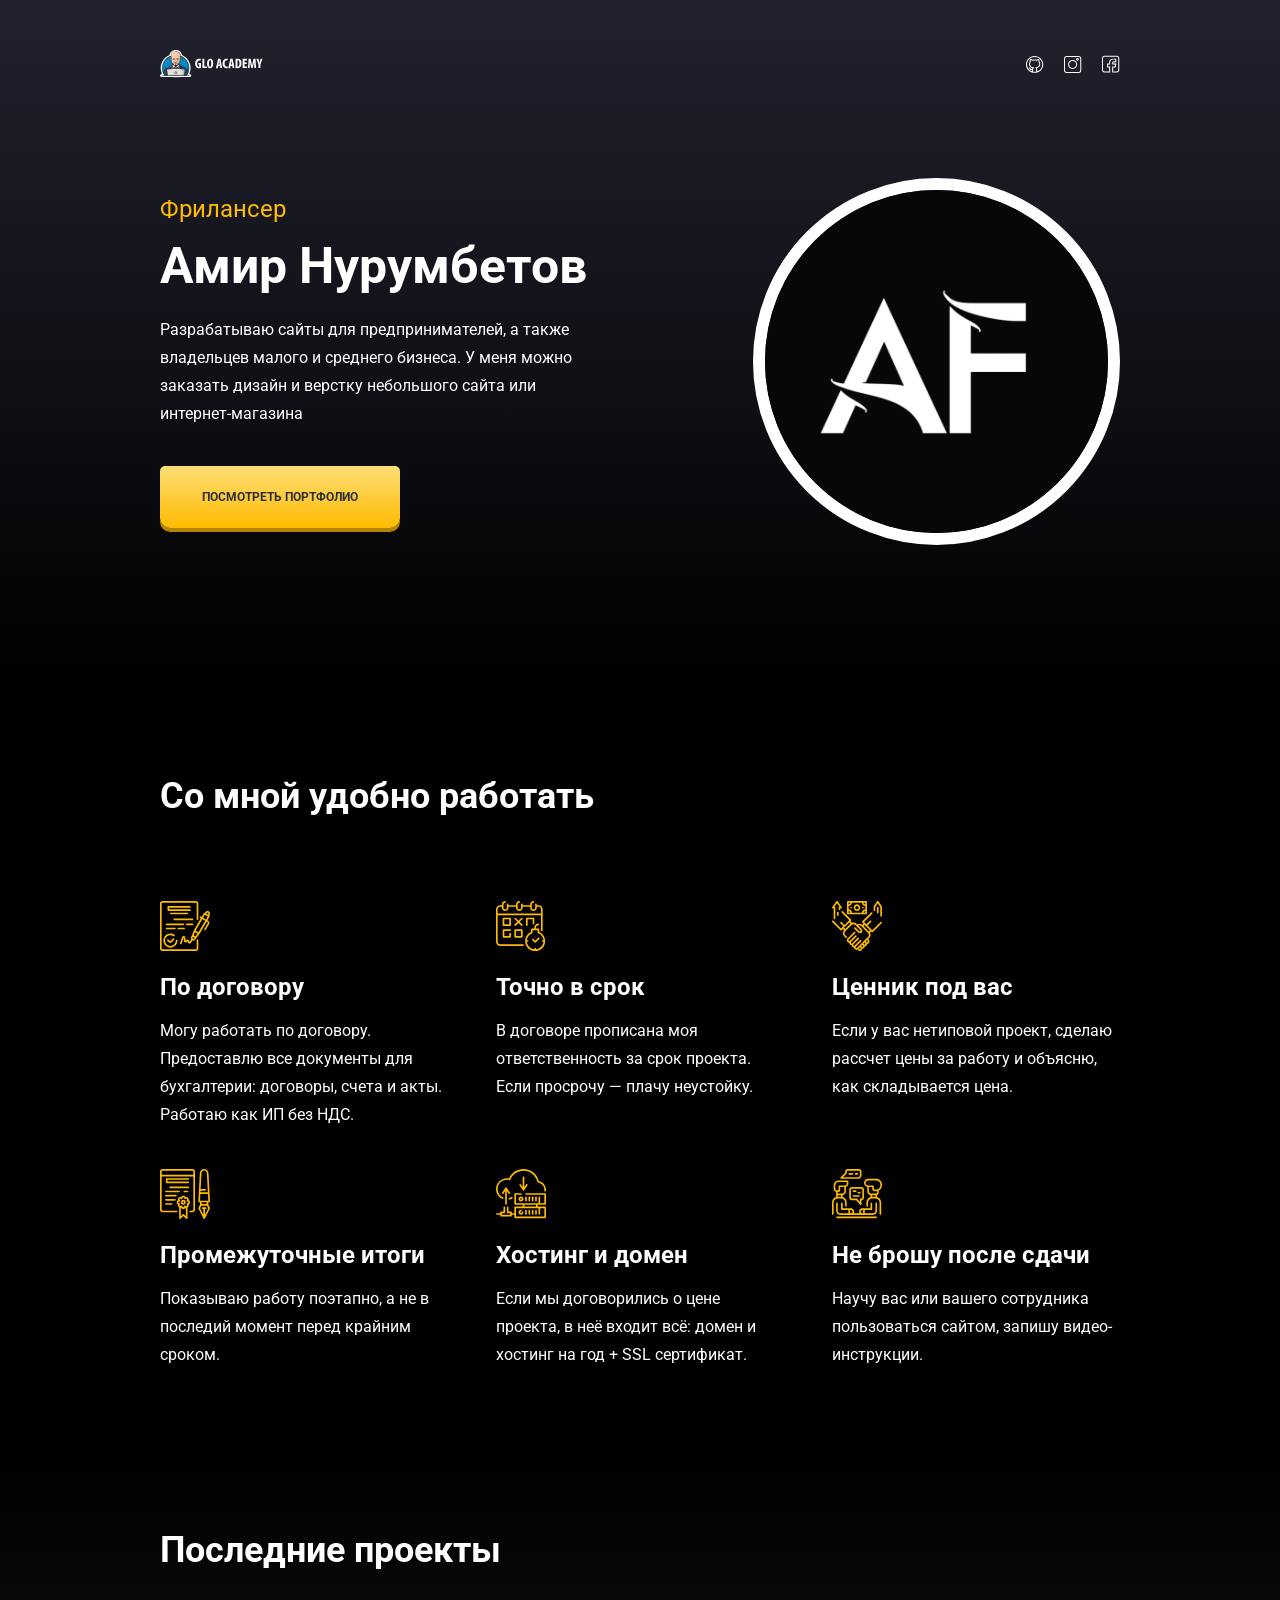
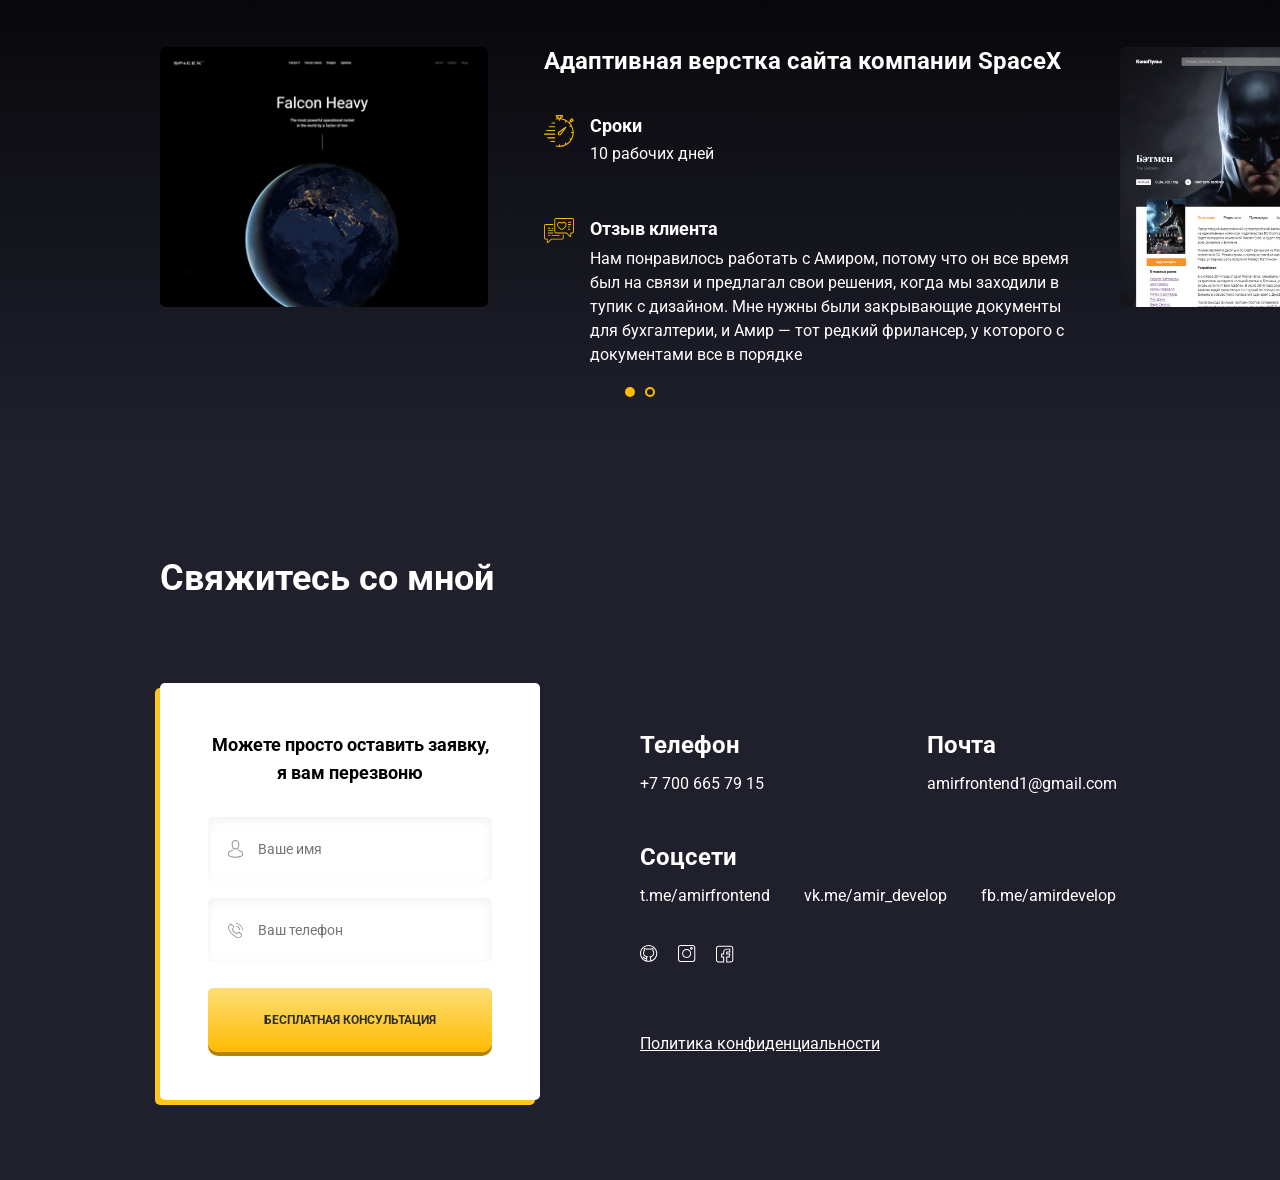
==== src/index.html @ 78e6fa95 "bugs fixed" ====
<!DOCTYPE html>
<html lang="ru">
  <head>
    <meta charset="UTF-8" />
    <meta name="viewport" content="width=device-width, initial-scale=1.0" />
    <link
      href="https://fonts.googleapis.com/css2?family=Roboto:wght@400;700&display=swap"
      rel="stylesheet"
    />
    <link
      rel="stylesheet"
      href="https://unpkg.com/swiper/swiper-bundle.min.css"
    />
    <link rel="stylesheet" href="css/animate.min.css" />
    <link rel="stylesheet" href="css/normalize.css" />
    <link rel="stylesheet" href="css/style.css" />
    <link rel="shortcut icon" href="img/favicon.ico" type="image/x-icon" />
    <title>Амир Нурумбетов - фрилансер, веб-разработчик</title>
  </head>
  <body>
    <header class="hero">
      <div class="container">
        <div class="hero__brand">
          <a href="#" class="hero__logo">
            <img src="img/hero/logo.svg" alt="Glo Academy" />
          </a>
          <div class="hero__social">
            <ul class="hero__list">
              <li class="hero__item">
                <a href="https://github.com/Vandon13" class="hero__link">
                  <img src="img/hero/github.svg" alt="GitHub"
                /></a>
              </li>
              <li class="hero__item">
                <a
                  href="https://www.instagram.com/vandon_13/"
                  class="hero__link"
                >
                  <img src="img/hero/instagram.svg" alt="Instagram"
                /></a>
              </li>
              <li class="hero__item">
                <a href="https://www.facebook.com/vandon13" class="hero__link">
                  <img src="img/hero/facebook.svg" alt="Facebook"
                /></a>
              </li>
            </ul>
          </div>
          <!-- /.hero__social -->
        </div>
        <!-- /.hero__brand -->
        <div class="hero-content">
          <div class="hero__text">
            <span
              class="hero__subtitle animate__animated animate__fadeInLeftBig"
              >Фрилансер</span
            >
            <h1 class="hero__title animate__animated animate__fadeInLeftBig">
              Амир Нурумбетов
            </h1>
            <p
              class="hero__descr animate__animated animate__fadeInLeftBig animate__delay-1s"
            >
              Разрабатываю сайты для предпринимателей, а также владельцев малого
              и среднего бизнеса. У меня можно заказать дизайн и верстку
              небольшого сайта или интернет-магазина
            </p>
            <button
              class="hero__button button animate__animated animate__fadeInUp animate__delay-1s"
            >
              Посмотреть портфолио
            </button>
          </div>
          <!-- /.hero__text -->
          <div
            class="hero__avatar animate__animated animate__zoomIn animate__delay-2s"
          >
            <img src="img\hero\avatar.png" alt="Vandon" class="hero__img" />
          </div>
          <!-- /.hero__avatar -->
        </div>
        <!-- /.hero-content -->
      </div>
      <!-- /.container -->
    </header>
    <main class="main">
      <section class="features section">
        <div class="container">
          <h2 class="features__title">
            Со мной удобно работать
          </h2>
          <div class="features__wrap">
            <div class="features-item">
              <img
                src="img\features\offer.svg"
                alt="По договору"
                class="features-item__icon"
              />
              <h3 class="features-item__title">По договору</h3>
              <p class="features-item__text">
                Могу работать по договору. Предоставлю все документы для
                бухгалтерии: договоры, счета и акты. Работаю как ИП без НДС.
              </p>
            </div>
            <div class="features-item">
              <img
                src="img\features\deadline.svg"
                alt="Точно в срок"
                class="features-item__icon"
              />
              <h3 class="features-item__title">Точно в срок</h3>
              <p class="features-item__text">
                В договоре прописана моя ответственность за срок проекта. Если
                просрочу — плачу неустойку.
              </p>
            </div>
            <div class="features-item">
              <img
                src="img\features\agreement.svg"
                alt="Ценник под вас"
                class="features-item__icon"
              />
              <h3 class="features-item__title">Ценник под вас</h3>
              <p class="features-item__text">
                Если у вас нетиповой проект, сделаю рассчет цены за работу и
                объясню, как складывается цена.
              </p>
            </div>
            <div class="features-item features-item_second">
              <img
                src="img\features\steps.svg"
                alt="Промежуточные итоги"
                class="features-item__icon"
              />
              <h3 class="features-item__title">Промежуточные итоги</h3>
              <p class="features-item__text">
                Показываю работу поэтапно, а не в последий момент перед крайним
                сроком.
              </p>
            </div>
            <div class="features-item features-item_second">
              <img
                src="img\features\storage.svg"
                alt="Хранилище"
                class="features-item__icon"
              />
              <h3 class="features-item__title">Хостинг и домен</h3>
              <p class="features-item__text">
                Если мы договорились о цене проекта, в неё входит всё: домен и
                хостинг на год + SSL сертификат.
              </p>
            </div>
            <div class="features-item features-item_second">
              <img
                src="img\features\conversation.svg"
                alt="Не брошу после сдачи"
                class="features-item__icon"
              />
              <h3 class="features-item__title">Не брошу после сдачи</h3>
              <p class="features-item__text">
                Научу вас или вашего сотрудника пользоваться сайтом, запишу
                видео-инструкции.
              </p>
            </div>
          </div>
        </div>
      </section>
      <section class="projects section">
        <div class="container">
          <h2 class="projects__title">Последние проекты</h2>
          <div class="swiper-container projects-slider">
            <!-- Additional required wrapper -->
            <div class="swiper-wrapper">
              <!-- Slides -->
              <div class="swiper-slide project-slide">
                <div class="project-image">
                  <a
                    href="https://vandon13.github.io/rocket/"
                    class="project__link"
                    target="_blank"
                    ><img
                      src="img\projects\spacex.png"
                      alt="Сайт компании SpaceX"
                      class="project-slide__img"
                  /></a>
                </div>
                <div class="project-text">
                  <h3 class="project-text__title">
                    Адаптивная верстка сайта компании SpaceX
                  </h3>
                  <div class="project-terms">
                    <img
                      src="img/projects/icons/time.svg"
                      alt="Сроки"
                      class="project-text__icon"
                    />
                    <div class="project-terms__descr">
                      <h4 class="project-terms__title">Сроки</h4>
                      <p class="project-terms__label">10 рабочих дней</p>
                    </div>
                  </div>
                  <!-- /.projects-terms -->
                  <div class="project-feedback">
                    <img
                      src="img/projects/icons/feedback.svg"
                      alt="Отзыв"
                      class="project-text__icon"
                    />
                    <div class="project-feedback__descr">
                      <h4 class="project-feedback__title">Отзыв клиента</h4>
                      <p class="project-feedback__descr">
                        Нам понравилось работать с Амиром, потому что он все
                        время был на связи и предлагал свои решения, когда мы
                        заходили в тупик с дизайном. Мне нужны были закрывающие
                        документы для бухгалтерии, и Амир — тот редкий
                        фрилансер, у которого с документами все в порядке
                      </p>
                    </div>
                  </div>
                  <!-- /.projects-feedback -->
                </div>
                <!-- /.projects-text -->
              </div>
              <div class="swiper-slide project-slide">
                <div class="project-image">
                  <a
                    href="https://vandon13.github.io/batman/src/"
                    class="project__link"
                    target="_blank"
                    ><img
                      src="img\projects\batman.jpg"
                      alt="Промо-сайт к фильму Бэтмен"
                      class="project-slide__img"
                  /></a>
                </div>
                <div class="project-text">
                  <h3 class="project-text__title">
                    Адаптивная верстка промо-сайта Бэтмен
                  </h3>
                  <div class="project-terms">
                    <img
                      src="img/projects/icons/time.svg"
                      alt="Сроки"
                      class="project-text__icon"
                    />
                    <div class="project-terms__descr">
                      <h4 class="project-terms__title">Сроки</h4>
                      <p class="project-terms__label">5 рабочих дней</p>
                    </div>
                  </div>
                  <!-- /.projects-terms -->
                  <div class="project-feedback">
                    <img
                      src="img/projects/icons/feedback.svg"
                      alt="Отзыв"
                      class="project-text__icon"
                    />
                    <div class="project-feedback__descr">
                      <h4 class="project-feedback__title">Отзыв клиента</h4>
                      <p class="project-feedback__descr">
                        Мне понравилось работать с Амиром, потому что он все
                        время был на связи и предлагал свои решения, когда мы
                        заходили в тупик с дизайном. Мне нужны были закрывающие
                        документы для бухгалтерии, и Амир — тот редкий
                        фрилансер, у которого с документами все в порядке
                      </p>
                    </div>
                  </div>
                  <!-- /.projects-feedback -->
                </div>
                <!-- /.projects-text -->
              </div>
            </div>
            <div class="projects-pagination"></div>
          </div>
        </div>
      </section>
    </main>
    <footer class="footer">
      <div class="container">
        <h2 class="footer__title">
          Свяжитесь со мной
        </h2>
        <div class="footer__wrap">
          <form action="#" class="footer-form">
            <h4 class="footer-form__title">
              Можете просто оставить заявку, я вам перезвоню
            </h4>
            <input
              type="text"
              placeholder="Ваше имя"
              class="footer-form__input_name footer-form__input"
            />
            <input
              type="tel"
              placeholder="Ваш телефон"
              class="footer-form__input_tel footer-form__input"
            />
            <button class="footer-form__button button">
              Бесплатная консультация
            </button>
          </form>
          <div class="footer-social">
            <div class="footer-social__data">
              <div class="footer-social__phone">
                <h4 class="footer-social__title">Телефон</h4>
                <a href="tel:+77006657915">+7 700 665 79 15</a>
              </div>
              <!-- /.footer-social__phone -->
              <div class="footer-social__mail">
                <h4 class="footer-social__title">Почта</h4>
                <a href="mailto:amirfrontend1@gmail.com"
                  >amirfrontend1@gmail.com</a
                >
              </div>
              <!-- /.footer-social__email -->
              <div class="footer-social__media">
                <h4 class="footer-social__title">Соцсети</h4>
                <a
                  href="https://t.me/amirfrontend"
                  class="footer-social__medialink"
                  >t.me/amirfrontend</a
                >
                <a
                  href="https://vk.me/amir_develop"
                  class="footer-social__medialink"
                  >vk.me/amir_develop</a
                >
                <a
                  href="https://fb.me/amirdevelop"
                  class="footer-social__medialink"
                  >fb.me/amirdevelop</a
                >
              </div>
              <!-- /.footer-social__media -->
            </div>
            <!-- /.footer-social__data -->
            <div class="footer-social__links">
              <ul class="footer-social__list">
                <li class="footer-social__item">
                  <a
                    href="https://github.com/Vandon13"
                    class="footer-social__link"
                  >
                    <img src="img/hero/github.svg" alt="GitHub"
                  /></a>
                </li>
                <li class="footer-social__item">
                  <a
                    href="https://www.instagram.com/vandon_13/"
                    class="footer-social__link"
                  >
                    <img src="img/hero/instagram.svg" alt="Instagram"
                  /></a>
                </li>
                <li class="footer-social__item">
                  <a
                    href="https://www.facebook.com/vandon13"
                    class="footer-social__link"
                  >
                    <img src="img/hero/facebook.svg" alt="Facebook"
                  /></a>
                </li>
              </ul>
            </div>
            <a href="#" class="footer-social__policy"
              >Политика конфиденциальности</a
            >
            <!-- /.footer-social__links -->
          </div>
          <!-- /.footer__social -->
        </div>
        <!-- /.footer__wrap -->
      </div>
      <!-- /.container -->
    </footer>
    <script src="https://unpkg.com/swiper/swiper-bundle.min.js"></script>
    <script src="js\main.js"></script>
  </body>
</html>
---- src/css/style.css ----
.container{margin:0 auto;max-width:960px}body{font-family:'Roboto', sans-serif;background-color:#20202D;color:#fff}.button{font-style:normal;font-weight:bold;font-size:12px;line-height:14px;text-transform:uppercase;color:#2E2E30;background:-webkit-gradient(linear, left top, left bottom, from(#FDDE76), to(#FFBB01));background:linear-gradient(180deg, #FDDE76 0%, #FFBB01 100%);-webkit-box-shadow:0px 4px 0px #B68500;box-shadow:0px 4px 0px #B68500;border-radius:5px 5px 10px 10px}.section,.footer{padding:80px 0}.hero{padding-top:50px;padding-bottom:150px;background:linear-gradient(0.01deg, #000 .01%, rgba(0,0,0,0) 95.44%)}.hero__brand{margin-bottom:100px;display:-webkit-box;display:-ms-flexbox;display:flex;-webkit-box-align:center;-ms-flex-align:center;align-items:center;-webkit-box-pack:justify;-ms-flex-pack:justify;justify-content:space-between}.hero__list{display:-webkit-box;display:-ms-flexbox;display:flex;-webkit-box-align:center;-ms-flex-align:center;align-items:center}.hero__item:not(:last-child){margin-right:20px}.hero-content{display:-webkit-box;display:-ms-flexbox;display:flex;-webkit-box-pack:justify;-ms-flex-pack:justify;justify-content:space-between;-webkit-box-align:center;-ms-flex-align:center;align-items:center}.hero__subtitle{margin-bottom:14px;display:block;font-style:normal;font-weight:normal;font-size:24px;line-height:28px;color:#FFBB01}.hero__title{margin-bottom:20px;font-size:50px;font-weight:bold;font-style:normal;line-height:59px;color:#fff}.hero__descr{margin-bottom:38px;max-width:420px;font-style:normal;font-weight:normal;font-size:16px;line-height:28px}.hero__button{padding:24px 42px}.hero__img{border:12px solid #fff;border-radius:50%;max-width:367px;height:367px}.features{background-color:#000000}.features__title{margin-bottom:84px;font-size:36px;font-weight:bold;font-style:normal;line-height:42px;color:#fff}.features__wrap{display:-webkit-box;display:-ms-flexbox;display:flex;-webkit-box-pack:justify;-ms-flex-pack:justify;justify-content:space-between;-ms-flex-wrap:wrap;flex-wrap:wrap}.features-item{margin-bottom:40px;-webkit-box-flex:0;-ms-flex:0 1 30%;flex:0 1 30%}.features-item_second{margin-bottom:0}.features-item__title{margin-bottom:16px;font-size:24px;font-weight:bold;font-style:normal;line-height:28px;color:#fff}.features-item__text{font-style:normal;font-weight:normal;font-size:16px;line-height:28px}.features-item__icon{margin-bottom:22px;max-width:50px}.footer__title{margin-bottom:84px;font-size:36px;font-weight:bold;font-style:normal;line-height:42px;color:#fff}.footer__wrap{display:-webkit-box;display:-ms-flexbox;display:flex;-webkit-box-align:center;-ms-flex-align:center;align-items:center;-webkit-box-pack:justify;-ms-flex-pack:justify;justify-content:space-between}.footer-form{padding:48px;border-radius:5px;max-width:380px;background:#FFFFFF;-webkit-box-shadow:-5px 5px 0px #FFC41D;box-shadow:-5px 5px 0px #FFC41D}.footer-form__title{margin-bottom:30px;font-style:normal;font-weight:bold;font-size:18px;line-height:28px;color:#000000;text-align:center}.footer-form__input{padding:18px 50px;width:100%;font-style:normal;font-weight:normal;font-size:14px;line-height:28px;border-radius:5px;color:#949494;background:#F8F8F8;-webkit-box-shadow:inset 0px 3px 10px rgba(199,199,199,0.25);box-shadow:inset 0px 3px 10px rgba(199,199,199,0.25)}.footer-form__input_name{margin-bottom:17px;background:url(../img/footer/user.svg) center left 20px no-repeat}.footer-form__input_tel{margin-bottom:26px;background:url(../img/footer/phone.svg) center left 20px no-repeat}.footer-form__button{padding:25px 52px;width:100%}.footer-social{-ms-flex-preferred-size:50%;flex-basis:50%}.footer-social__links{margin-bottom:70px}.footer-social__list{display:-webkit-box;display:-ms-flexbox;display:flex;-webkit-box-align:center;-ms-flex-align:center;align-items:center}.footer-social__item:not(:last-child){margin-right:20px}.footer-social__data{display:-webkit-box;display:-ms-flexbox;display:flex;-ms-flex-wrap:wrap;flex-wrap:wrap;margin-bottom:40px}.footer-social__phone,.footer-social__mail{-ms-flex-preferred-size:50%;flex-basis:50%;margin-bottom:50px}.footer-social__mail{padding-left:47px}.footer-social__media{-ms-flex-preferred-size:100%;flex-basis:100%}.footer-social__title{margin-bottom:15px;font-size:24px;font-weight:bold;font-style:normal;line-height:28px;color:#fff}.footer-social__medialink:not(:last-child){margin-right:31px;font-style:normal;font-weight:normal;font-size:16px;line-height:19px;color:#fff}.footer-social a{font-style:normal;font-weight:normal;font-size:16px;line-height:19px;color:#fff}.footer-social__medialink:hover{text-decoration:underline}.footer-social__policy{font-style:normal;font-weight:normal;font-size:15px;line-height:18px;-webkit-text-decoration-line:underline;text-decoration-line:underline}.projects{background:-webkit-gradient(linear, left top, left bottom, from(#000), color-stop(95.44%, rgba(0,0,0,0)));background:linear-gradient(180deg, #000 0%, rgba(0,0,0,0) 95.44%)}.projects__title{margin-bottom:76px;font-size:36px;font-weight:bold;font-style:normal;line-height:42px;color:#fff}.projects-pagination{display:-webkit-box;display:-ms-flexbox;display:flex;-webkit-box-align:center;-ms-flex-align:center;align-items:center;-webkit-box-pack:center;-ms-flex-pack:center;justify-content:center;margin-top:20px}.projects-bullet{display:inline-block;border:2px solid #FFBB01;border-radius:50%;width:10px;height:10px;margin-left:5px;margin-right:5px;cursor:pointer}.projects-bullet_active{background-color:#FFBB01}.project-slide{display:-webkit-box;display:-ms-flexbox;display:flex;-webkit-box-align:start;-ms-flex-align:start;align-items:flex-start;-webkit-box-pack:justify;-ms-flex-pack:justify;justify-content:space-between}.project-slide__img{max-height:260px;margin-bottom:33px;border-radius:6px}.project-terms,.project-feedback{display:-webkit-box;display:-ms-flexbox;display:flex;-webkit-box-align:start;-ms-flex-align:start;align-items:flex-start}.project-terms{margin-bottom:55px}.project-text{-ms-flex-preferred-size:60%;flex-basis:60%;display:-webkit-box;display:-ms-flexbox;display:flex;-ms-flex-wrap:wrap;flex-wrap:wrap}.project-text__title{margin-bottom:40px;-ms-flex-preferred-size:100%;flex-basis:100%;font-size:24px;font-weight:bold;font-style:normal;line-height:28px;color:#fff}.project-text__icon{margin-right:16px}.project-terms__title,.project-feedback__title{margin-bottom:8px;font-size:18px;font-weight:bold;font-style:normal;line-height:21px;color:#fff}.project-terms__label{font-style:normal;font-weight:normal;font-size:16px;line-height:19px}.project-feedback__descr{max-width:480px;font-style:normal;font-weight:normal;font-size:16px;line-height:150%}
/*# sourceMappingURL=style.css.map */
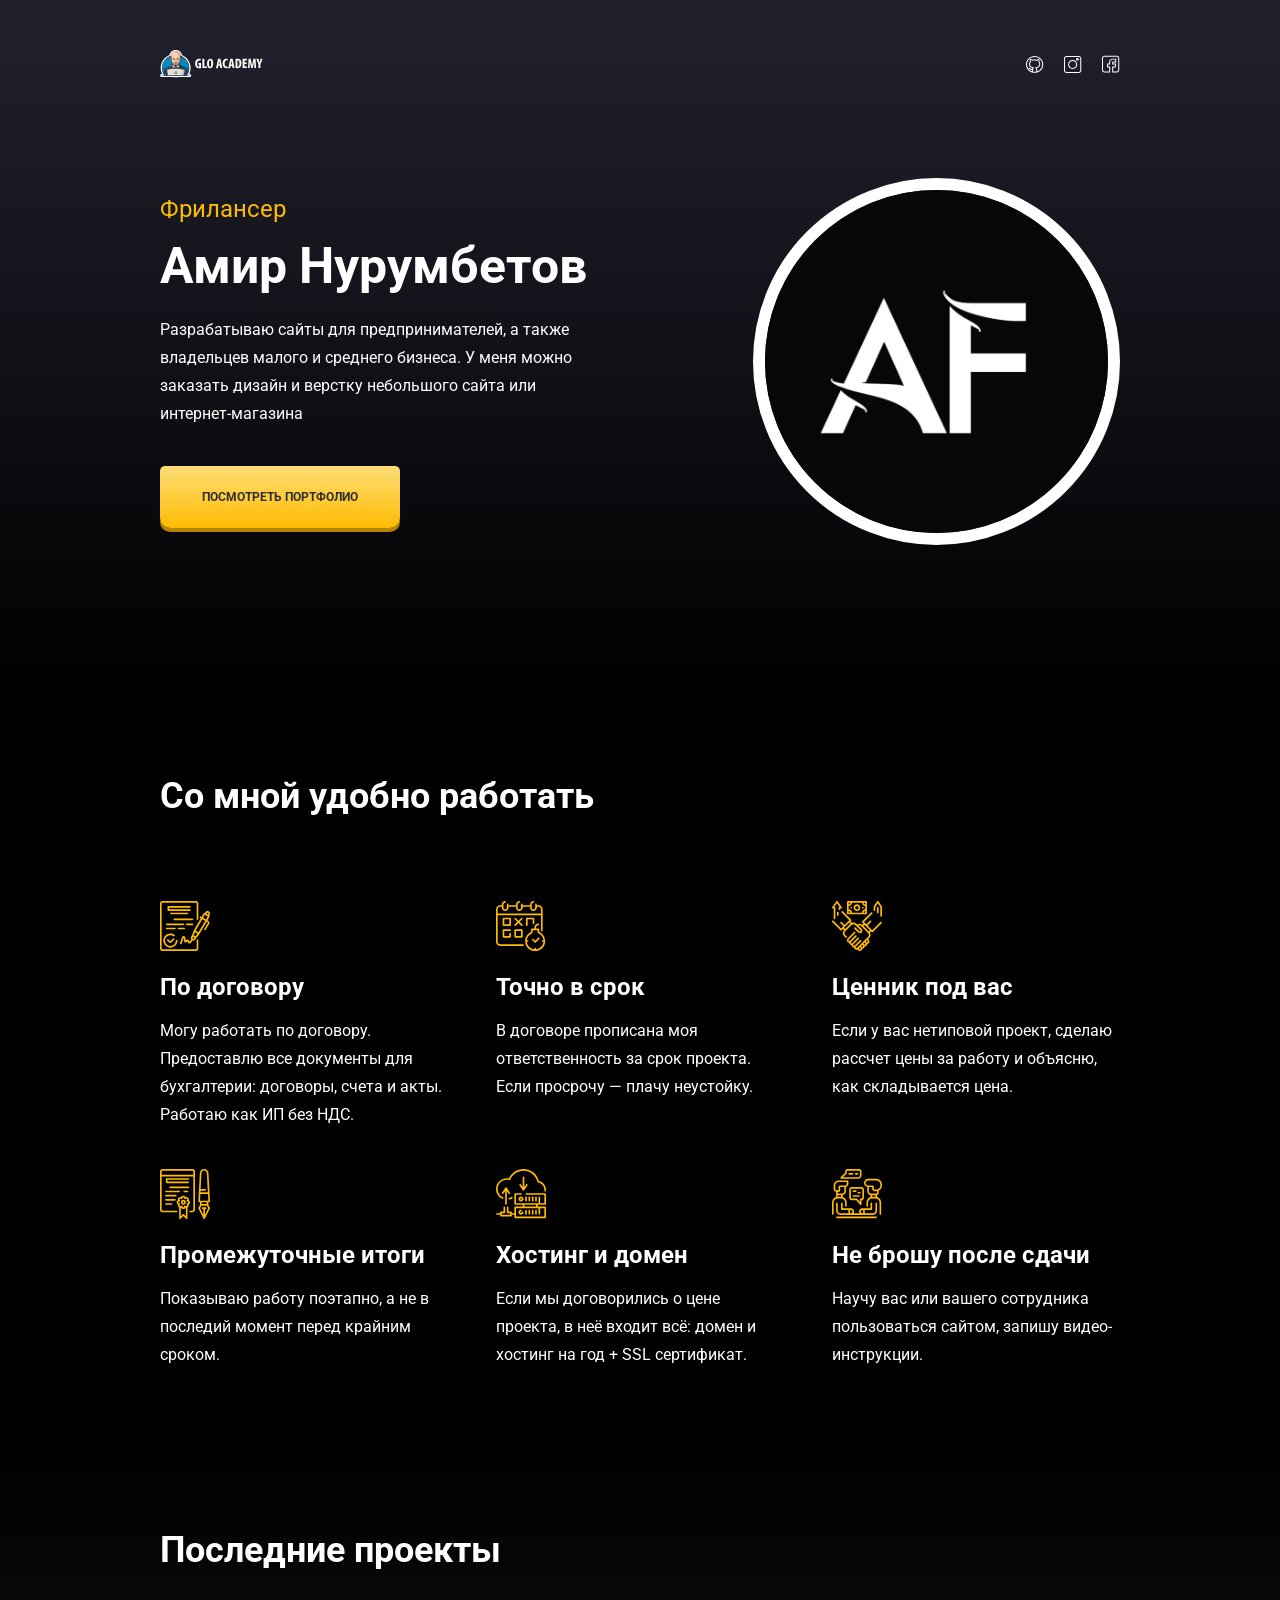
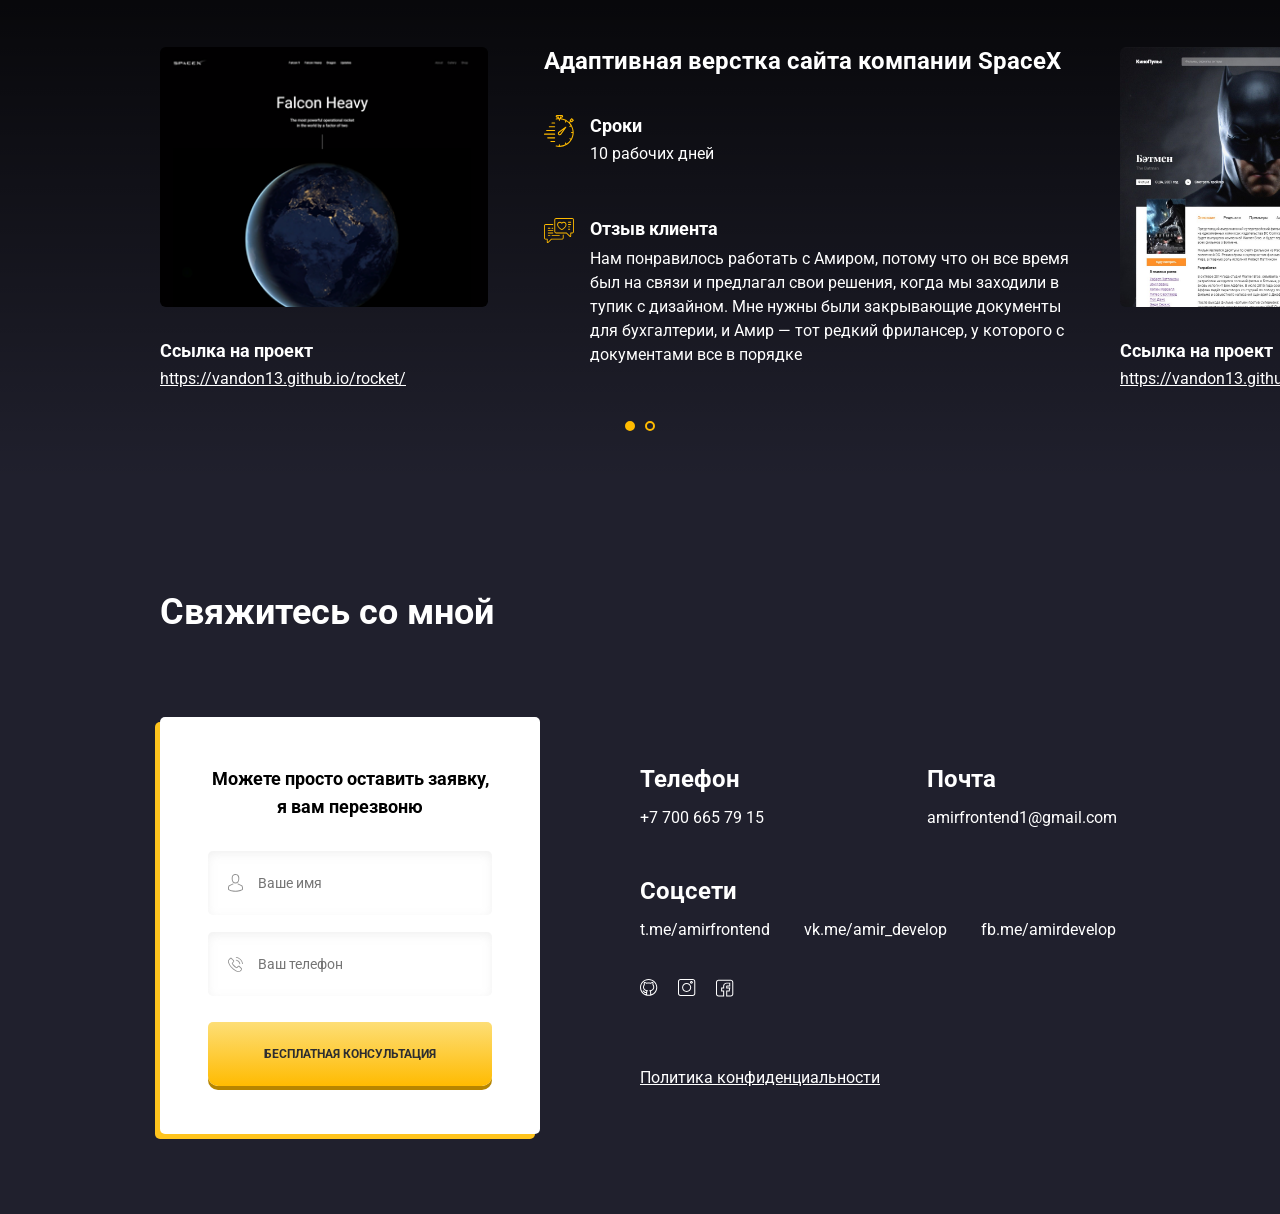
==== commit 06adc36c: "bugs fixed" ====
--- a/src/index.html
+++ b/src/index.html
@@ -183,6 +183,12 @@
                       alt="Сайт компании SpaceX"
                       class="project-slide__img"
                   /></a>
+                  <div class="project-link">
+                    <h4 class="project-link__title">Ссылка на проект</h4>
+                    <a href="https://vandon13.github.io/rocket/" target="_blank"
+                      >https://vandon13.github.io/rocket/</a
+                    >
+                  </div>
                 </div>
                 <div class="project-text">
                   <h3 class="project-text__title">
@@ -232,6 +238,14 @@
                       alt="Промо-сайт к фильму Бэтмен"
                       class="project-slide__img"
                   /></a>
+                  <div class="project-link">
+                    <h4 class="project-link__title">Ссылка на проект</h4>
+                    <a
+                      href="https://vandon13.github.io/batman/src/"
+                      target="_blank"
+                      >https://vandon13.github.io/batman/src/</a
+                    >
+                  </div>
                 </div>
                 <div class="project-text">
                   <h3 class="project-text__title">
--- a/src/css/style.css
+++ b/src/css/style.css
@@ -1,2 +1,2 @@
-.container{margin:0 auto;max-width:960px}body{font-family:'Roboto', sans-serif;background-color:#20202D;color:#fff}.button{font-style:normal;font-weight:bold;font-size:12px;line-height:14px;text-transform:uppercase;color:#2E2E30;background:-webkit-gradient(linear, left top, left bottom, from(#FDDE76), to(#FFBB01));background:linear-gradient(180deg, #FDDE76 0%, #FFBB01 100%);-webkit-box-shadow:0px 4px 0px #B68500;box-shadow:0px 4px 0px #B68500;border-radius:5px 5px 10px 10px}.section,.footer{padding:80px 0}.hero{padding-top:50px;padding-bottom:150px;background:linear-gradient(0.01deg, #000 .01%, rgba(0,0,0,0) 95.44%)}.hero__brand{margin-bottom:100px;display:-webkit-box;display:-ms-flexbox;display:flex;-webkit-box-align:center;-ms-flex-align:center;align-items:center;-webkit-box-pack:justify;-ms-flex-pack:justify;justify-content:space-between}.hero__list{display:-webkit-box;display:-ms-flexbox;display:flex;-webkit-box-align:center;-ms-flex-align:center;align-items:center}.hero__item:not(:last-child){margin-right:20px}.hero-content{display:-webkit-box;display:-ms-flexbox;display:flex;-webkit-box-pack:justify;-ms-flex-pack:justify;justify-content:space-between;-webkit-box-align:center;-ms-flex-align:center;align-items:center}.hero__subtitle{margin-bottom:14px;display:block;font-style:normal;font-weight:normal;font-size:24px;line-height:28px;color:#FFBB01}.hero__title{margin-bottom:20px;font-size:50px;font-weight:bold;font-style:normal;line-height:59px;color:#fff}.hero__descr{margin-bottom:38px;max-width:420px;font-style:normal;font-weight:normal;font-size:16px;line-height:28px}.hero__button{padding:24px 42px}.hero__img{border:12px solid #fff;border-radius:50%;max-width:367px;height:367px}.features{background-color:#000000}.features__title{margin-bottom:84px;font-size:36px;font-weight:bold;font-style:normal;line-height:42px;color:#fff}.features__wrap{display:-webkit-box;display:-ms-flexbox;display:flex;-webkit-box-pack:justify;-ms-flex-pack:justify;justify-content:space-between;-ms-flex-wrap:wrap;flex-wrap:wrap}.features-item{margin-bottom:40px;-webkit-box-flex:0;-ms-flex:0 1 30%;flex:0 1 30%}.features-item_second{margin-bottom:0}.features-item__title{margin-bottom:16px;font-size:24px;font-weight:bold;font-style:normal;line-height:28px;color:#fff}.features-item__text{font-style:normal;font-weight:normal;font-size:16px;line-height:28px}.features-item__icon{margin-bottom:22px;max-width:50px}.footer__title{margin-bottom:84px;font-size:36px;font-weight:bold;font-style:normal;line-height:42px;color:#fff}.footer__wrap{display:-webkit-box;display:-ms-flexbox;display:flex;-webkit-box-align:center;-ms-flex-align:center;align-items:center;-webkit-box-pack:justify;-ms-flex-pack:justify;justify-content:space-between}.footer-form{padding:48px;border-radius:5px;max-width:380px;background:#FFFFFF;-webkit-box-shadow:-5px 5px 0px #FFC41D;box-shadow:-5px 5px 0px #FFC41D}.footer-form__title{margin-bottom:30px;font-style:normal;font-weight:bold;font-size:18px;line-height:28px;color:#000000;text-align:center}.footer-form__input{padding:18px 50px;width:100%;font-style:normal;font-weight:normal;font-size:14px;line-height:28px;border-radius:5px;color:#949494;background:#F8F8F8;-webkit-box-shadow:inset 0px 3px 10px rgba(199,199,199,0.25);box-shadow:inset 0px 3px 10px rgba(199,199,199,0.25)}.footer-form__input_name{margin-bottom:17px;background:url(../img/footer/user.svg) center left 20px no-repeat}.footer-form__input_tel{margin-bottom:26px;background:url(../img/footer/phone.svg) center left 20px no-repeat}.footer-form__button{padding:25px 52px;width:100%}.footer-social{-ms-flex-preferred-size:50%;flex-basis:50%}.footer-social__links{margin-bottom:70px}.footer-social__list{display:-webkit-box;display:-ms-flexbox;display:flex;-webkit-box-align:center;-ms-flex-align:center;align-items:center}.footer-social__item:not(:last-child){margin-right:20px}.footer-social__data{display:-webkit-box;display:-ms-flexbox;display:flex;-ms-flex-wrap:wrap;flex-wrap:wrap;margin-bottom:40px}.footer-social__phone,.footer-social__mail{-ms-flex-preferred-size:50%;flex-basis:50%;margin-bottom:50px}.footer-social__mail{padding-left:47px}.footer-social__media{-ms-flex-preferred-size:100%;flex-basis:100%}.footer-social__title{margin-bottom:15px;font-size:24px;font-weight:bold;font-style:normal;line-height:28px;color:#fff}.footer-social__medialink:not(:last-child){margin-right:31px;font-style:normal;font-weight:normal;font-size:16px;line-height:19px;color:#fff}.footer-social a{font-style:normal;font-weight:normal;font-size:16px;line-height:19px;color:#fff}.footer-social__medialink:hover{text-decoration:underline}.footer-social__policy{font-style:normal;font-weight:normal;font-size:15px;line-height:18px;-webkit-text-decoration-line:underline;text-decoration-line:underline}.projects{background:-webkit-gradient(linear, left top, left bottom, from(#000), color-stop(95.44%, rgba(0,0,0,0)));background:linear-gradient(180deg, #000 0%, rgba(0,0,0,0) 95.44%)}.projects__title{margin-bottom:76px;font-size:36px;font-weight:bold;font-style:normal;line-height:42px;color:#fff}.projects-pagination{display:-webkit-box;display:-ms-flexbox;display:flex;-webkit-box-align:center;-ms-flex-align:center;align-items:center;-webkit-box-pack:center;-ms-flex-pack:center;justify-content:center;margin-top:20px}.projects-bullet{display:inline-block;border:2px solid #FFBB01;border-radius:50%;width:10px;height:10px;margin-left:5px;margin-right:5px;cursor:pointer}.projects-bullet_active{background-color:#FFBB01}.project-slide{display:-webkit-box;display:-ms-flexbox;display:flex;-webkit-box-align:start;-ms-flex-align:start;align-items:flex-start;-webkit-box-pack:justify;-ms-flex-pack:justify;justify-content:space-between}.project-slide__img{max-height:260px;margin-bottom:33px;border-radius:6px}.project-terms,.project-feedback{display:-webkit-box;display:-ms-flexbox;display:flex;-webkit-box-align:start;-ms-flex-align:start;align-items:flex-start}.project-terms{margin-bottom:55px}.project-text{-ms-flex-preferred-size:60%;flex-basis:60%;display:-webkit-box;display:-ms-flexbox;display:flex;-ms-flex-wrap:wrap;flex-wrap:wrap}.project-text__title{margin-bottom:40px;-ms-flex-preferred-size:100%;flex-basis:100%;font-size:24px;font-weight:bold;font-style:normal;line-height:28px;color:#fff}.project-text__icon{margin-right:16px}.project-terms__title,.project-feedback__title{margin-bottom:8px;font-size:18px;font-weight:bold;font-style:normal;line-height:21px;color:#fff}.project-terms__label{font-style:normal;font-weight:normal;font-size:16px;line-height:19px}.project-feedback__descr{max-width:480px;font-style:normal;font-weight:normal;font-size:16px;line-height:150%}
+.container{margin:0 auto;max-width:960px}body{font-family:'Roboto', sans-serif;background-color:#20202D;color:#fff}.button{font-style:normal;font-weight:bold;font-size:12px;line-height:14px;text-transform:uppercase;color:#2E2E30;background:-webkit-gradient(linear, left top, left bottom, from(#FDDE76), to(#FFBB01));background:linear-gradient(180deg, #FDDE76 0%, #FFBB01 100%);-webkit-box-shadow:0px 4px 0px #B68500;box-shadow:0px 4px 0px #B68500;border-radius:5px 5px 10px 10px}.section,.footer{padding:80px 0}.hero{padding-top:50px;padding-bottom:150px;background:linear-gradient(0.01deg, #000 .01%, rgba(0,0,0,0) 95.44%)}.hero__brand{margin-bottom:100px;display:-webkit-box;display:-ms-flexbox;display:flex;-webkit-box-align:center;-ms-flex-align:center;align-items:center;-webkit-box-pack:justify;-ms-flex-pack:justify;justify-content:space-between}.hero__list{display:-webkit-box;display:-ms-flexbox;display:flex;-webkit-box-align:center;-ms-flex-align:center;align-items:center}.hero__item:not(:last-child){margin-right:20px}.hero-content{display:-webkit-box;display:-ms-flexbox;display:flex;-webkit-box-pack:justify;-ms-flex-pack:justify;justify-content:space-between;-webkit-box-align:center;-ms-flex-align:center;align-items:center}.hero__subtitle{margin-bottom:14px;display:block;font-style:normal;font-weight:normal;font-size:24px;line-height:28px;color:#FFBB01}.hero__title{margin-bottom:20px;font-size:50px;font-weight:bold;font-style:normal;line-height:59px;color:#fff}.hero__descr{margin-bottom:38px;max-width:420px;font-style:normal;font-weight:normal;font-size:16px;line-height:28px}.hero__button{padding:24px 42px}.hero__img{border:12px solid #fff;border-radius:50%;max-width:367px;height:367px}.features{background-color:#000000}.features__title{margin-bottom:84px;font-size:36px;font-weight:bold;font-style:normal;line-height:42px;color:#fff}.features__wrap{display:-webkit-box;display:-ms-flexbox;display:flex;-webkit-box-pack:justify;-ms-flex-pack:justify;justify-content:space-between;-ms-flex-wrap:wrap;flex-wrap:wrap}.features-item{margin-bottom:40px;-webkit-box-flex:0;-ms-flex:0 1 30%;flex:0 1 30%}.features-item_second{margin-bottom:0}.features-item__title{margin-bottom:16px;font-size:24px;font-weight:bold;font-style:normal;line-height:28px;color:#fff}.features-item__text{font-style:normal;font-weight:normal;font-size:16px;line-height:28px}.features-item__icon{margin-bottom:22px;max-width:50px}.footer__title{margin-bottom:84px;font-size:36px;font-weight:bold;font-style:normal;line-height:42px;color:#fff}.footer__wrap{display:-webkit-box;display:-ms-flexbox;display:flex;-webkit-box-align:center;-ms-flex-align:center;align-items:center;-webkit-box-pack:justify;-ms-flex-pack:justify;justify-content:space-between}.footer-form{padding:48px;border-radius:5px;max-width:380px;background:#FFFFFF;-webkit-box-shadow:-5px 5px 0px #FFC41D;box-shadow:-5px 5px 0px #FFC41D}.footer-form__title{margin-bottom:30px;font-style:normal;font-weight:bold;font-size:18px;line-height:28px;color:#000000;text-align:center}.footer-form__input{padding:18px 50px;width:100%;font-style:normal;font-weight:normal;font-size:14px;line-height:28px;border-radius:5px;color:#949494;background:#F8F8F8;-webkit-box-shadow:inset 0px 3px 10px rgba(199,199,199,0.25);box-shadow:inset 0px 3px 10px rgba(199,199,199,0.25)}.footer-form__input_name{margin-bottom:17px;background:url(../img/footer/user.svg) center left 20px no-repeat}.footer-form__input_tel{margin-bottom:26px;background:url(../img/footer/phone.svg) center left 20px no-repeat}.footer-form__button{padding:25px 52px;width:100%}.footer-social{-ms-flex-preferred-size:50%;flex-basis:50%}.footer-social__links{margin-bottom:70px}.footer-social__list{display:-webkit-box;display:-ms-flexbox;display:flex;-webkit-box-align:center;-ms-flex-align:center;align-items:center}.footer-social__item:not(:last-child){margin-right:20px}.footer-social__data{display:-webkit-box;display:-ms-flexbox;display:flex;-ms-flex-wrap:wrap;flex-wrap:wrap;margin-bottom:40px}.footer-social__phone,.footer-social__mail{-ms-flex-preferred-size:50%;flex-basis:50%;margin-bottom:50px}.footer-social__mail{padding-left:47px}.footer-social__media{-ms-flex-preferred-size:100%;flex-basis:100%}.footer-social__title{margin-bottom:15px;font-size:24px;font-weight:bold;font-style:normal;line-height:28px;color:#fff}.footer-social__medialink:not(:last-child){margin-right:31px;font-style:normal;font-weight:normal;font-size:16px;line-height:19px;color:#fff}.footer-social a{font-style:normal;font-weight:normal;font-size:16px;line-height:19px;color:#fff}.footer-social__medialink:hover{text-decoration:underline}.footer-social__policy{font-style:normal;font-weight:normal;font-size:15px;line-height:18px;-webkit-text-decoration-line:underline;text-decoration-line:underline}.projects{background:-webkit-gradient(linear, left top, left bottom, from(#000), color-stop(95.44%, rgba(0,0,0,0)));background:linear-gradient(180deg, #000 0%, rgba(0,0,0,0) 95.44%)}.projects__title{margin-bottom:76px;font-size:36px;font-weight:bold;font-style:normal;line-height:42px;color:#fff}.projects-pagination{display:-webkit-box;display:-ms-flexbox;display:flex;-webkit-box-align:center;-ms-flex-align:center;align-items:center;-webkit-box-pack:center;-ms-flex-pack:center;justify-content:center;margin-top:30px}.projects-bullet{display:inline-block;border:2px solid #FFBB01;border-radius:50%;width:10px;height:10px;margin-left:5px;margin-right:5px;cursor:pointer}.projects-bullet_active{background-color:#FFBB01}.project-slide{display:-webkit-box;display:-ms-flexbox;display:flex;-webkit-box-align:start;-ms-flex-align:start;align-items:flex-start;-webkit-box-pack:justify;-ms-flex-pack:justify;justify-content:space-between}.project-slide__img{max-height:260px;margin-bottom:33px;border-radius:6px}.project-terms,.project-feedback{display:-webkit-box;display:-ms-flexbox;display:flex;-webkit-box-align:start;-ms-flex-align:start;align-items:flex-start}.project-link__title{margin-bottom:6px;font-size:18px;font-weight:bold;font-style:normal;line-height:21px;color:#fff}.project-link a{font-style:normal;font-weight:normal;font-size:16px;line-height:150%;-webkit-text-decoration-line:underline;text-decoration-line:underline;color:#fff}.project-link a:hover{text-decoration:none}.project-terms{margin-bottom:55px}.project-text{-ms-flex-preferred-size:60%;flex-basis:60%;display:-webkit-box;display:-ms-flexbox;display:flex;-ms-flex-wrap:wrap;flex-wrap:wrap}.project-text__title{margin-bottom:40px;-ms-flex-preferred-size:100%;flex-basis:100%;font-size:24px;font-weight:bold;font-style:normal;line-height:28px;color:#fff}.project-text__icon{margin-right:16px}.project-terms__title,.project-feedback__title{margin-bottom:8px;font-size:18px;font-weight:bold;font-style:normal;line-height:21px;color:#fff}.project-terms__label{font-style:normal;font-weight:normal;font-size:16px;line-height:19px}.project-feedback__descr{max-width:480px;font-style:normal;font-weight:normal;font-size:16px;line-height:150%}
 /*# sourceMappingURL=style.css.map */
